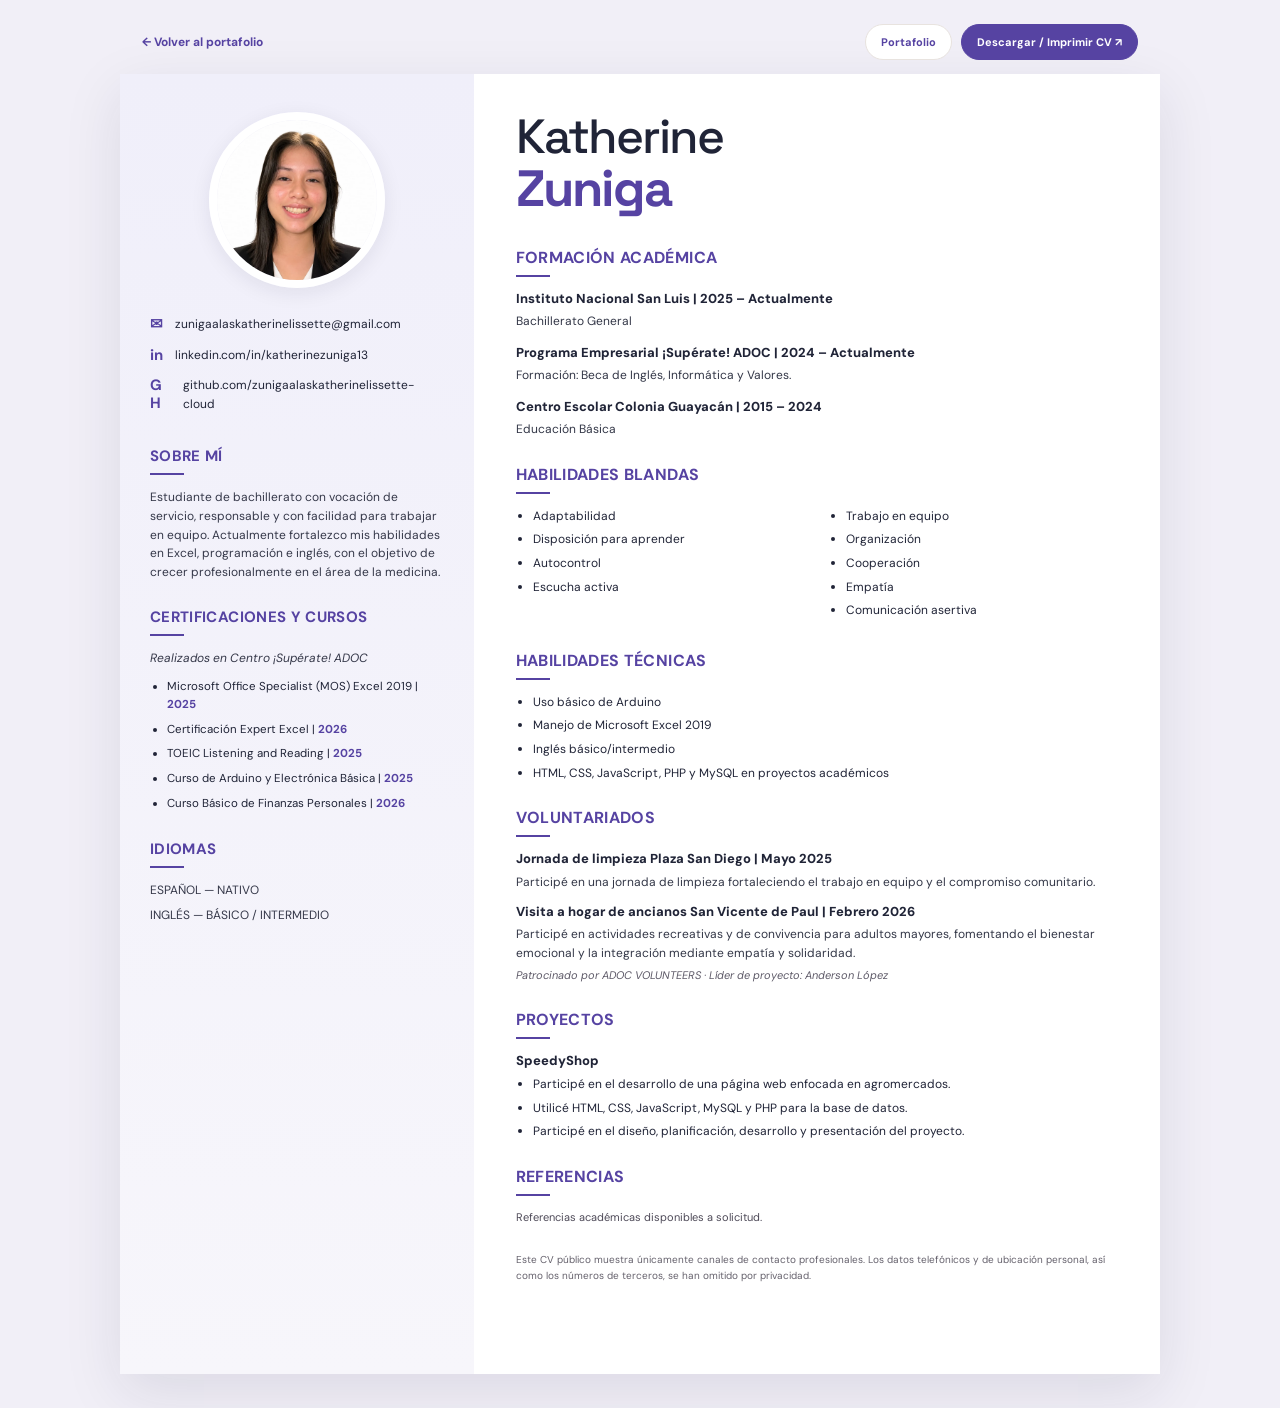
==== cv.html @ 288767aa "Add responsive curriculum vitae page" ====
<!doctype html>
<html lang="es">
<head>
  <meta charset="utf-8">
  <meta name="viewport" content="width=device-width, initial-scale=1">
  <meta name="description" content="Currículum académico y tecnológico de Katherine Lissette Zuniga Alas.">
  <meta name="theme-color" content="#fbfaf8">
  <title>CV | Katherine Lissette Zuniga Alas</title>
  <link rel="preconnect" href="https://fonts.googleapis.com">
  <link rel="preconnect" href="https://fonts.gstatic.com" crossorigin>
  <link href="https://fonts.googleapis.com/css2?family=DM+Sans:wght@400;500;600;700;800&family=Space+Grotesk:wght@400;500;600;700&display=swap" rel="stylesheet">
  <style>
    :root{--paper:#fbfaf8;--ink:#202437;--muted:#65616c;--purple:#5643a2;--purple-light:#eee9fb;--sand:#d8c1a9;--line:#e8e3df;--font-body:"DM Sans",Arial,sans-serif;--font-display:"Space Grotesk",Arial,sans-serif}
    *{box-sizing:border-box}body{margin:0;background:#f1eff7;color:var(--ink);font-family:var(--font-body);line-height:1.55}
    a{color:inherit;text-decoration:none}.topbar{max-width:1040px;margin:24px auto 14px;padding:0 22px;display:flex;justify-content:space-between;align-items:center;gap:12px}
    .back{font-size:12px;font-weight:700;color:var(--purple)}.actions{display:flex;gap:9px}.action{border:1px solid var(--line);background:white;border-radius:24px;padding:10px 15px;font:700 11px var(--font-body);color:var(--purple);cursor:pointer}
    .action.primary{background:var(--purple);border-color:var(--purple);color:white}
    .resume{max-width:1040px;margin:0 auto 34px;background:white;box-shadow:0 18px 55px rgba(34,27,58,.10);display:grid;grid-template-columns:34% 66%;min-height:1300px}
    .sidebar{background:linear-gradient(180deg,#f0effa,#f7f6fb);padding:38px 30px 34px}
    .portrait-wrap{width:176px;height:176px;border-radius:50%;overflow:hidden;margin:0 auto 27px;border:8px solid white;box-shadow:0 5px 20px rgba(30,25,55,.08)}
    .portrait-wrap img{width:100%;height:100%;object-fit:cover;object-position:center 28%}
    .name-mobile{display:none}.contact{display:grid;gap:12px;margin-bottom:34px;font-size:12px;overflow-wrap:anywhere}.contact a{display:flex;gap:10px;align-items:flex-start}
    .contact b{color:var(--purple);font-size:15px;line-height:1.2;min-width:15px}
    .section{margin-top:27px}.section h2,.main-section h2{margin:0 0 13px;color:var(--purple);font-size:15px;line-height:1.2;letter-spacing:.35px;text-transform:uppercase}
    .section h2:after,.main-section h2:after{content:"";display:block;width:34px;height:2px;background:var(--purple);margin-top:8px}
    .section p{font-size:12px;margin:0;color:#353849}.section ul{padding-left:17px;margin:10px 0 0;font-size:11.5px}.section li{margin:0 0 7px}.year{color:var(--purple);font-weight:700}
    .main{padding:39px 42px 34px}.name{font:500 48px/.98 var(--font-display);letter-spacing:-2px;margin:0 0 4px}.surname{font:700 51px/.98 var(--font-display);letter-spacing:-2px;color:var(--purple);margin:0 0 34px}
    .main-section{margin:0 0 26px}.main-section h2{font-size:16px}.entry{margin:0 0 13px}.entry-title{font-weight:800;font-size:13px;line-height:1.4}.entry p{font-size:12px;margin:4px 0 0;color:#333747}
    .two-col{display:grid;grid-template-columns:1fr 1fr;gap:8px 25px}.two-col ul{margin:0;padding-left:17px;font-size:12px}.two-col li{margin-bottom:5px}
    .volunteer .entry{margin-bottom:12px}.note{font-size:11px!important;font-style:italic;color:#5e5a68!important}
    .project-list{padding-left:17px;margin:5px 0 0;font-size:12px}.project-list li{margin-bottom:5px}
    .references{display:grid;grid-template-columns:1fr 1fr;gap:16px}.reference{font-size:11px;border-left:2px solid var(--sand);padding-left:12px}.reference strong{font-size:12px}
    .privacy-note{font-size:10px;color:var(--muted);margin-top:15px}
    @media(max-width:760px){.topbar{margin-top:12px}.resume{margin:0 10px 20px;grid-template-columns:1fr;min-height:0}.sidebar{padding:26px 25px}.main{padding:30px 25px}.portrait-wrap{width:145px;height:145px}.name,.surname{text-align:center}.name{font-size:40px}.surname{font-size:43px;margin-bottom:24px}.two-col{gap:8px 15px}}
    @media(max-width:420px){.topbar{align-items:flex-start;flex-direction:column}.actions{width:100%}.action{flex:1}.two-col,.references{grid-template-columns:1fr}}
    @media print{body{background:white}.topbar{display:none}.resume{max-width:none;margin:0;box-shadow:none;min-height:0;grid-template-columns:34% 66%}.sidebar{padding:28px 24px}.main{padding:30px 34px}.portrait-wrap{width:145px;height:145px}.name{font-size:42px}.surname{font-size:45px}.section{margin-top:21px}.main-section{margin-bottom:20px}@page{size:A4;margin:0}}
  </style>
</head>
<body>
  <div class="topbar">
    <a class="back" href="index.html">← Volver al portafolio</a>
    <div class="actions">
      <button class="action" onclick="window.location.href='index.html'">Portafolio</button>
      <button class="action primary" onclick="window.print()">Descargar / Imprimir CV ↗</button>
    </div>
  </div>
  <main class="resume">
    <aside class="sidebar">
      <div class="portrait-wrap"><img src="assets/katherine-photo.webp" alt="Fotografía profesional de Katherine"></div>
      <div class="contact">
        <a href="mailto:zunigaalaskatherinelissette@gmail.com"><b>✉</b><span>zunigaalaskatherinelissette@gmail.com</span></a>
        <a href="https://www.linkedin.com/in/katherinezuniga13" target="_blank" rel="noopener noreferrer"><b>in</b><span>linkedin.com/in/katherinezuniga13</span></a>
        <a href="https://github.com/zunigaalaskatherinelissette-cloud" target="_blank" rel="noopener noreferrer"><b>GH</b><span>github.com/zunigaalaskatherinelissette-cloud</span></a>
      </div>
      <section class="section">
        <h2>Sobre mí</h2>
        <p>Estudiante de bachillerato con vocación de servicio, responsable y con facilidad para trabajar en equipo. Actualmente fortalezco mis habilidades en Excel, programación e inglés, con el objetivo de crecer profesionalmente en el área de la medicina.</p>
      </section>
      <section class="section">
        <h2>Certificaciones y cursos</h2>
        <p><em>Realizados en Centro ¡Supérate! ADOC</em></p>
        <ul>
          <li>Microsoft Office Specialist (MOS) Excel 2019 | <span class="year">2025</span></li>
          <li>Certificación Expert Excel | <span class="year">2026</span></li>
          <li>TOEIC Listening and Reading | <span class="year">2025</span></li>
          <li>Curso de Arduino y Electrónica Básica | <span class="year">2025</span></li>
          <li>Curso Básico de Finanzas Personales | <span class="year">2026</span></li>
        </ul>
      </section>
      <section class="section">
        <h2>Idiomas</h2>
        <p>ESPAÑOL — NATIVO</p>
        <p style="margin-top:7px">INGLÉS — BÁSICO / INTERMEDIO</p>
      </section>
    </aside>
    <div class="main">
      <h1 class="name">Katherine</h1><p class="surname">Zuniga</p>
      <section class="main-section">
        <h2>Formación académica</h2>
        <div class="entry"><div class="entry-title">Instituto Nacional San Luis | 2025 – Actualmente</div><p>Bachillerato General</p></div>
        <div class="entry"><div class="entry-title">Programa Empresarial ¡Supérate! ADOC | 2024 – Actualmente</div><p>Formación: Beca de Inglés, Informática y Valores.</p></div>
        <div class="entry"><div class="entry-title">Centro Escolar Colonia Guayacán | 2015 – 2024</div><p>Educación Básica</p></div>
      </section>
      <section class="main-section">
        <h2>Habilidades blandas</h2>
        <div class="two-col">
          <ul><li>Adaptabilidad</li><li>Disposición para aprender</li><li>Autocontrol</li><li>Escucha activa</li></ul>
          <ul><li>Trabajo en equipo</li><li>Organización</li><li>Cooperación</li><li>Empatía</li><li>Comunicación asertiva</li></ul>
        </div>
      </section>
      <section class="main-section">
        <h2>Habilidades técnicas</h2>
        <ul class="project-list"><li>Uso básico de Arduino</li><li>Manejo de Microsoft Excel 2019</li><li>Inglés básico/intermedio</li><li>HTML, CSS, JavaScript, PHP y MySQL en proyectos académicos</li></ul>
      </section>
      <section class="main-section volunteer">
        <h2>Voluntariados</h2>
        <div class="entry"><div class="entry-title">Jornada de limpieza Plaza San Diego | Mayo 2025</div><p>Participé en una jornada de limpieza fortaleciendo el trabajo en equipo y el compromiso comunitario.</p></div>
        <div class="entry"><div class="entry-title">Visita a hogar de ancianos San Vicente de Paul | Febrero 2026</div><p>Participé en actividades recreativas y de convivencia para adultos mayores, fomentando el bienestar emocional y la integración mediante empatía y solidaridad.</p><p class="note">Patrocinado por ADOC VOLUNTEERS · Líder de proyecto: Anderson López</p></div>
      </section>
      <section class="main-section">
        <h2>Proyectos</h2>
        <div class="entry-title">SpeedyShop</div>
        <ul class="project-list"><li>Participé en el desarrollo de una página web enfocada en agromercados.</li><li>Utilicé HTML, CSS, JavaScript, MySQL y PHP para la base de datos.</li><li>Participé en el diseño, planificación, desarrollo y presentación del proyecto.</li></ul>
      </section>
      <section class="main-section">
        <h2>Referencias</h2>
        <p style="font-size:11px;color:#4e4a58">Referencias académicas disponibles a solicitud.</p>
      </section>
      <p class="privacy-note">Este CV público muestra únicamente canales de contacto profesionales. Los datos telefónicos y de ubicación personal, así como los números de terceros, se han omitido por privacidad.</p>
    </div>
  </main>
</body>
</html>
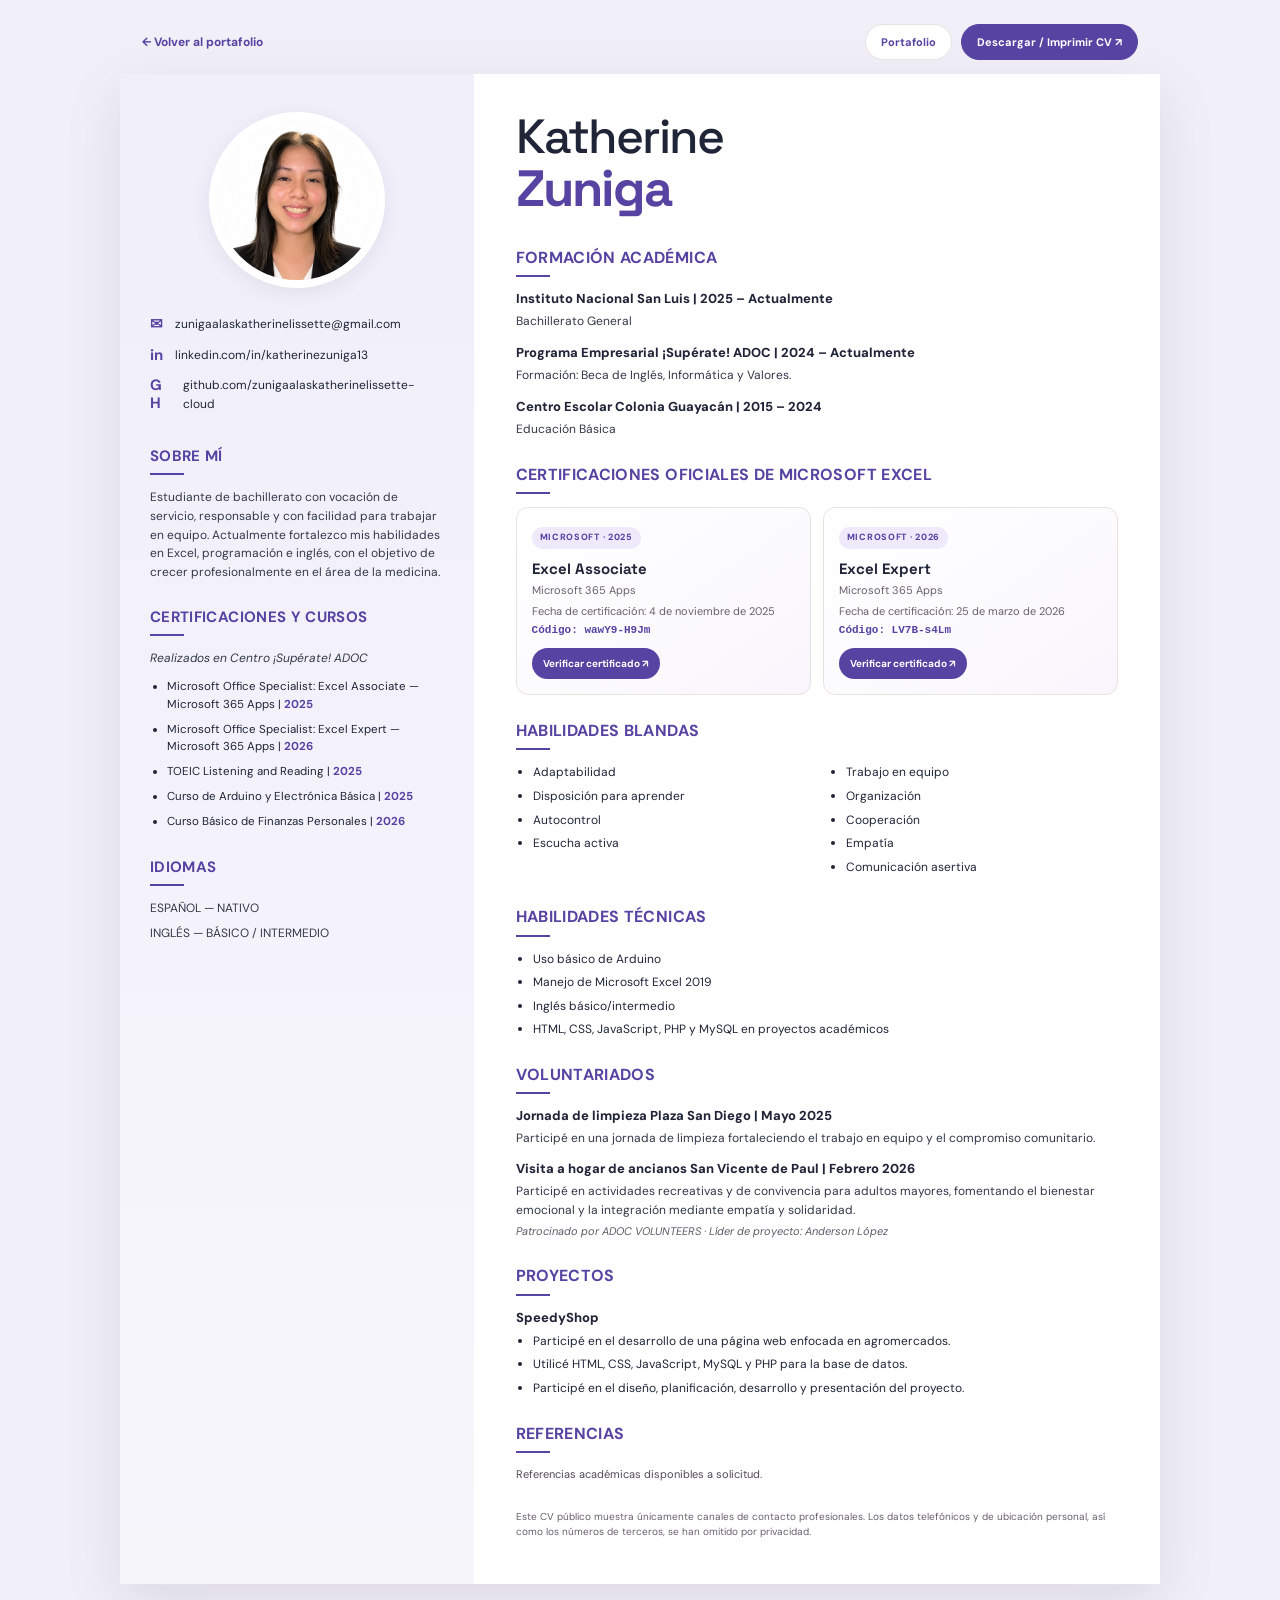
==== commit 7e011d95: "Add official Microsoft Excel certificate cards and verification links" ====
--- a/cv.html
+++ b/cv.html
@@ -30,9 +30,9 @@
     .volunteer .entry{margin-bottom:12px}.note{font-size:11px!important;font-style:italic;color:#5e5a68!important}
     .project-list{padding-left:17px;margin:5px 0 0;font-size:12px}.project-list li{margin-bottom:5px}
     .references{display:grid;grid-template-columns:1fr 1fr;gap:16px}.reference{font-size:11px;border-left:2px solid var(--sand);padding-left:12px}.reference strong{font-size:12px}
-    .privacy-note{font-size:10px;color:var(--muted);margin-top:15px}
+    .cert-grid{display:grid;grid-template-columns:1fr 1fr;gap:12px}.cert-card{border:1px solid var(--line);border-radius:12px;padding:15px;background:linear-gradient(145deg,#fff,#f8f6fc)}.cert-mark{display:inline-block;padding:4px 8px;border-radius:20px;background:var(--purple-light);color:var(--purple);font-size:9px;font-weight:800;letter-spacing:.7px}.cert-card h3{font:700 15px var(--font-display);margin:10px 0 4px;color:var(--ink)}.cert-card p{font-size:11px;color:var(--muted);margin:4px 0}.cert-code{font:600 10px monospace;color:var(--purple)!important;overflow-wrap:anywhere}.cert-link{display:inline-block;margin-top:8px;padding:8px 11px;border-radius:20px;background:var(--purple);color:#fff;font-size:10px;font-weight:700}.cert-link:hover{opacity:.85}.privacy-note{font-size:10px;color:var(--muted);margin-top:15px}
     @media(max-width:760px){.topbar{margin-top:12px}.resume{margin:0 10px 20px;grid-template-columns:1fr;min-height:0}.sidebar{padding:26px 25px}.main{padding:30px 25px}.portrait-wrap{width:145px;height:145px}.name,.surname{text-align:center}.name{font-size:40px}.surname{font-size:43px;margin-bottom:24px}.two-col{gap:8px 15px}}
-    @media(max-width:420px){.topbar{align-items:flex-start;flex-direction:column}.actions{width:100%}.action{flex:1}.two-col,.references{grid-template-columns:1fr}}
+    @media(max-width:420px){.topbar{align-items:flex-start;flex-direction:column}.actions{width:100%}.action{flex:1}.two-col,.references,.cert-grid{grid-template-columns:1fr}}
     @media print{body{background:white}.topbar{display:none}.resume{max-width:none;margin:0;box-shadow:none;min-height:0;grid-template-columns:34% 66%}.sidebar{padding:28px 24px}.main{padding:30px 34px}.portrait-wrap{width:145px;height:145px}.name{font-size:42px}.surname{font-size:45px}.section{margin-top:21px}.main-section{margin-bottom:20px}@page{size:A4;margin:0}}
   </style>
 </head>
@@ -60,8 +60,8 @@
         <h2>Certificaciones y cursos</h2>
         <p><em>Realizados en Centro ¡Supérate! ADOC</em></p>
         <ul>
-          <li>Microsoft Office Specialist (MOS) Excel 2019 | <span class="year">2025</span></li>
-          <li>Certificación Expert Excel | <span class="year">2026</span></li>
+          <li>Microsoft Office Specialist: Excel Associate — Microsoft 365 Apps | <span class="year">2025</span></li>
+          <li>Microsoft Office Specialist: Excel Expert — Microsoft 365 Apps | <span class="year">2026</span></li>
           <li>TOEIC Listening and Reading | <span class="year">2025</span></li>
           <li>Curso de Arduino y Electrónica Básica | <span class="year">2025</span></li>
           <li>Curso Básico de Finanzas Personales | <span class="year">2026</span></li>
@@ -80,6 +80,27 @@
         <div class="entry"><div class="entry-title">Instituto Nacional San Luis | 2025 – Actualmente</div><p>Bachillerato General</p></div>
         <div class="entry"><div class="entry-title">Programa Empresarial ¡Supérate! ADOC | 2024 – Actualmente</div><p>Formación: Beca de Inglés, Informática y Valores.</p></div>
         <div class="entry"><div class="entry-title">Centro Escolar Colonia Guayacán | 2015 – 2024</div><p>Educación Básica</p></div>
+      </section>
+      <section class="main-section" id="certificados-excel">
+        <h2>Certificaciones oficiales de Microsoft Excel</h2>
+        <div class="cert-grid">
+          <article class="cert-card">
+            <span class="cert-mark">MICROSOFT · 2025</span>
+            <h3>Excel Associate</h3>
+            <p>Microsoft 365 Apps</p>
+            <p>Fecha de certificación: 4 de noviembre de 2025</p>
+            <p class="cert-code">Código: wawY9-H9Jm</p>
+            <a class="cert-link" href="https://www.certiport.com/Portal/Pages/CredentialVerification.aspx?code=wawY9-H9Jm" target="_blank" rel="noopener noreferrer">Verificar certificado ↗</a>
+          </article>
+          <article class="cert-card">
+            <span class="cert-mark">MICROSOFT · 2026</span>
+            <h3>Excel Expert</h3>
+            <p>Microsoft 365 Apps</p>
+            <p>Fecha de certificación: 25 de marzo de 2026</p>
+            <p class="cert-code">Código: LV7B-s4Lm</p>
+            <a class="cert-link" href="https://www.certiport.com/Portal/Pages/CredentialVerification.aspx?code=LV7B-s4Lm" target="_blank" rel="noopener noreferrer">Verificar certificado ↗</a>
+          </article>
+        </div>
       </section>
       <section class="main-section">
         <h2>Habilidades blandas</h2>
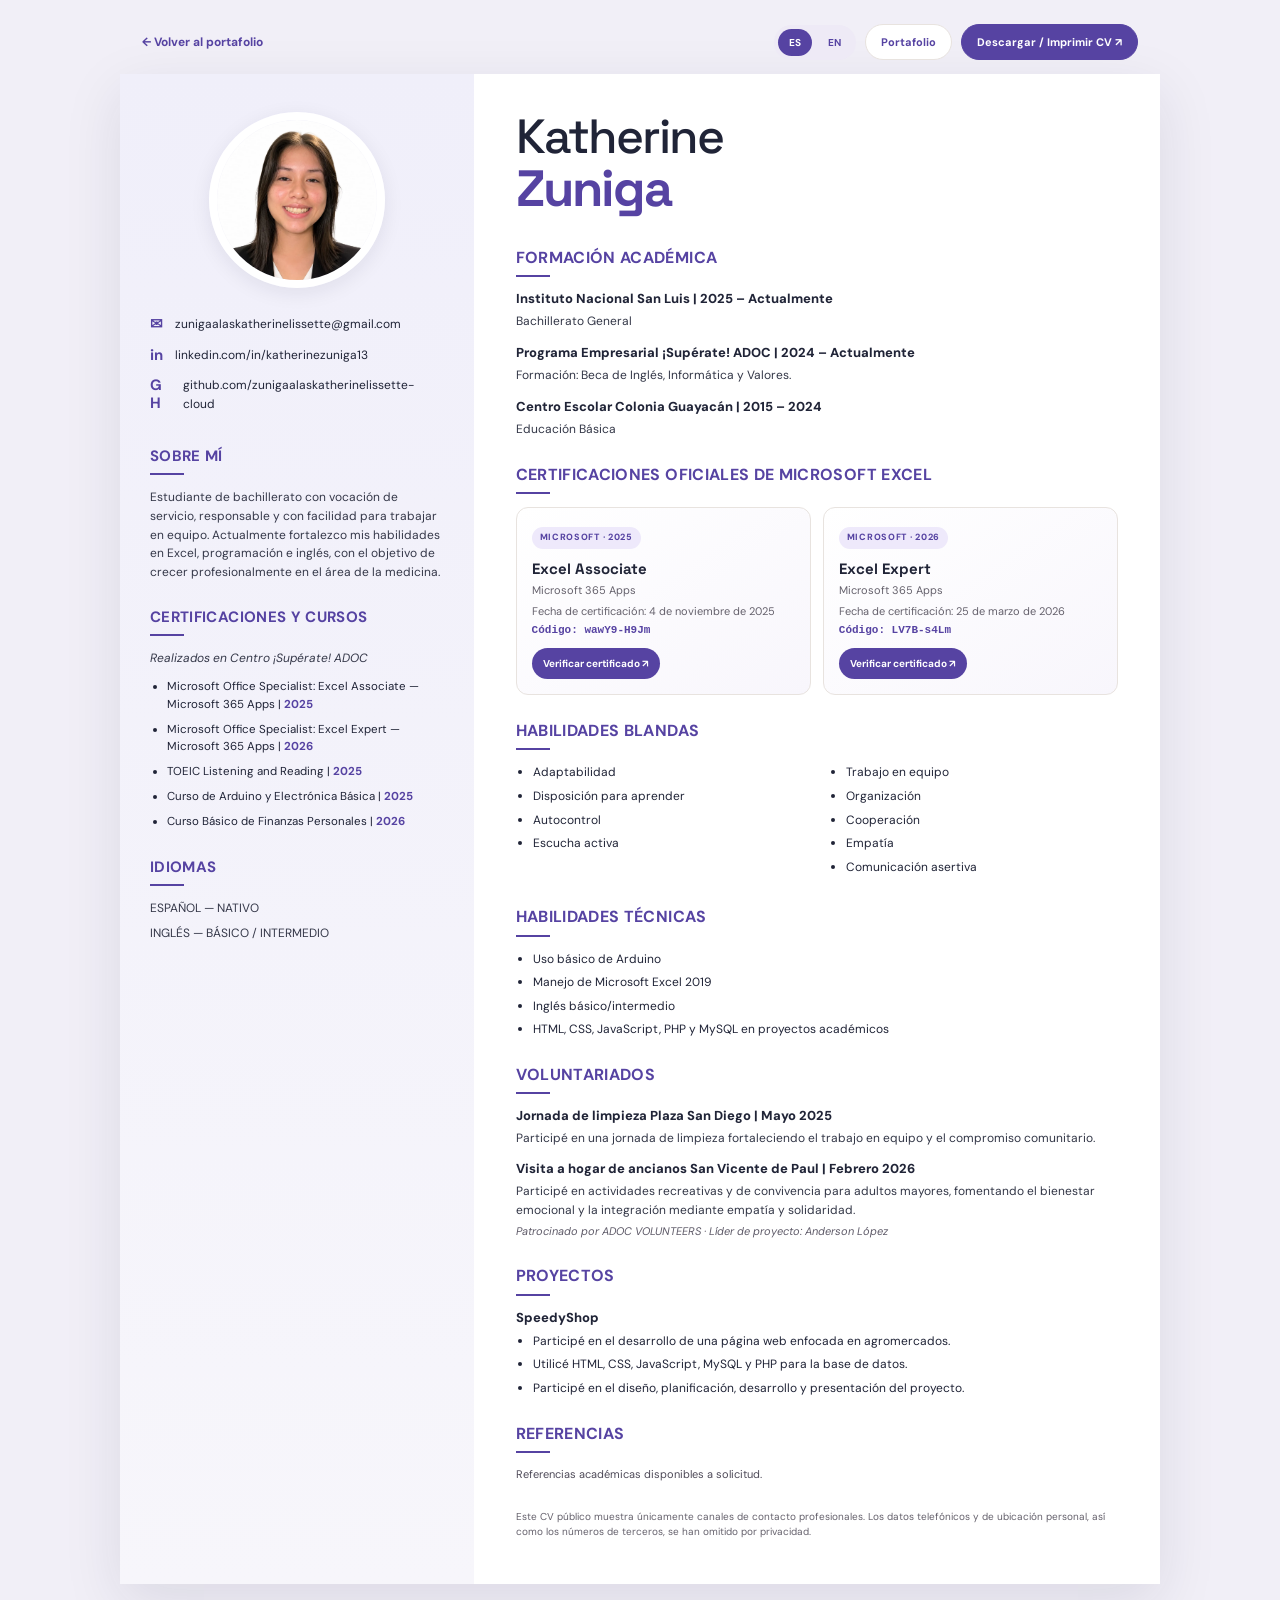
==== commit 1444bf2e: "Add Spanish and English language switch to CV" ====
--- a/cv.html
+++ b/cv.html
@@ -5,7 +5,7 @@
   <meta name="viewport" content="width=device-width, initial-scale=1">
   <meta name="description" content="Currículum académico y tecnológico de Katherine Lissette Zuniga Alas.">
   <meta name="theme-color" content="#fbfaf8">
-  <title>CV | Katherine Lissette Zuniga Alas</title>
+  <title>CV / Resume | Katherine Lissette Zuniga Alas</title>
   <link rel="preconnect" href="https://fonts.googleapis.com">
   <link rel="preconnect" href="https://fonts.gstatic.com" crossorigin>
   <link href="https://fonts.googleapis.com/css2?family=DM+Sans:wght@400;500;600;700;800&family=Space+Grotesk:wght@400;500;600;700&display=swap" rel="stylesheet">
@@ -31,6 +31,13 @@
     .project-list{padding-left:17px;margin:5px 0 0;font-size:12px}.project-list li{margin-bottom:5px}
     .references{display:grid;grid-template-columns:1fr 1fr;gap:16px}.reference{font-size:11px;border-left:2px solid var(--sand);padding-left:12px}.reference strong{font-size:12px}
     .cert-grid{display:grid;grid-template-columns:1fr 1fr;gap:12px}.cert-card{border:1px solid var(--line);border-radius:12px;padding:15px;background:linear-gradient(145deg,#fff,#f8f6fc)}.cert-mark{display:inline-block;padding:4px 8px;border-radius:20px;background:var(--purple-light);color:var(--purple);font-size:9px;font-weight:800;letter-spacing:.7px}.cert-card h3{font:700 15px var(--font-display);margin:10px 0 4px;color:var(--ink)}.cert-card p{font-size:11px;color:var(--muted);margin:4px 0}.cert-code{font:600 10px monospace;color:var(--purple)!important;overflow-wrap:anywhere}.cert-link{display:inline-block;margin-top:8px;padding:8px 11px;border-radius:20px;background:var(--purple);color:#fff;font-size:10px;font-weight:700}.cert-link:hover{opacity:.85}.privacy-note{font-size:10px;color:var(--muted);margin-top:15px}
+    .lang-en{display:none}body[data-lang="en"] .lang-es{display:none}body[data-lang="en"] .lang-en{display:grid}
+    .language-switch{display:flex;gap:5px;padding:4px;background:#eeeaf6;border-radius:24px}
+    .language-switch button{border:0;background:transparent;padding:7px 11px;border-radius:20px;color:var(--purple);font:700 10px var(--font-body);cursor:pointer}
+    .language-switch button.active{background:var(--purple);color:white}
+    .toolbar-right{display:flex;align-items:center;gap:9px;flex-wrap:wrap}
+    @media(max-width:760px){.toolbar-right{width:100%;justify-content:space-between}}
+    @media print{.lang-en{display:none!important}body[data-lang="en"] .lang-en{display:grid!important}body[data-lang="en"] .lang-es{display:none!important}}
     @media(max-width:760px){.topbar{margin-top:12px}.resume{margin:0 10px 20px;grid-template-columns:1fr;min-height:0}.sidebar{padding:26px 25px}.main{padding:30px 25px}.portrait-wrap{width:145px;height:145px}.name,.surname{text-align:center}.name{font-size:40px}.surname{font-size:43px;margin-bottom:24px}.two-col{gap:8px 15px}}
     @media(max-width:420px){.topbar{align-items:flex-start;flex-direction:column}.actions{width:100%}.action{flex:1}.two-col,.references,.cert-grid{grid-template-columns:1fr}}
     @media print{body{background:white}.topbar{display:none}.resume{max-width:none;margin:0;box-shadow:none;min-height:0;grid-template-columns:34% 66%}.sidebar{padding:28px 24px}.main{padding:30px 34px}.portrait-wrap{width:145px;height:145px}.name{font-size:42px}.surname{font-size:45px}.section{margin-top:21px}.main-section{margin-bottom:20px}@page{size:A4;margin:0}}
@@ -39,12 +46,18 @@
 <body>
   <div class="topbar">
     <a class="back" href="index.html">← Volver al portafolio</a>
-    <div class="actions">
-      <button class="action" onclick="window.location.href='index.html'">Portafolio</button>
-      <button class="action primary" onclick="window.print()">Descargar / Imprimir CV ↗</button>
+    <div class="toolbar-right">
+      <div class="language-switch" aria-label="Choose language">
+        <button type="button" id="btn-es" class="active" onclick="setLanguage('es')">ES</button>
+        <button type="button" id="btn-en" onclick="setLanguage('en')">EN</button>
+      </div>
+      <div class="actions">
+        <button class="action" onclick="window.location.href='index.html'">Portafolio</button>
+        <button class="action primary" onclick="window.print()">Descargar / Imprimir CV ↗</button>
+      </div>
     </div>
   </div>
-  <main class="resume">
+  <main class="resume lang-es">
     <aside class="sidebar">
       <div class="portrait-wrap"><img src="assets/katherine-photo.webp" alt="Fotografía profesional de Katherine"></div>
       <div class="contact">
@@ -130,5 +143,94 @@
       <p class="privacy-note">Este CV público muestra únicamente canales de contacto profesionales. Los datos telefónicos y de ubicación personal, así como los números de terceros, se han omitido por privacidad.</p>
     </div>
   </main>
+  <main class="resume lang-en" lang="en">
+    <aside class="sidebar">
+      <div class="portrait-wrap"><img src="assets/katherine-photo.webp" alt="Professional portrait of Katherine"></div>
+      <div class="contact">
+        <a href="mailto:zunigaalaskatherinelissette@gmail.com"><b>✉</b><span>zunigaalaskatherinelissette@gmail.com</span></a>
+        <a href="https://www.linkedin.com/in/katherinezuniga13" target="_blank" rel="noopener noreferrer"><b>in</b><span>linkedin.com/in/katherinezuniga13</span></a>
+        <a href="https://github.com/zunigaalaskatherinelissette-cloud" target="_blank" rel="noopener noreferrer"><b>GH</b><span>github.com/zunigaalaskatherinelissette-cloud</span></a>
+      </div>
+      <section class="section">
+        <h2>About me</h2>
+        <p>High school student with a strong commitment to service, a sense of responsibility, and the ability to work effectively in a team. I am currently strengthening my skills in Excel, programming, and English, with the goal of growing professionally in the field of medicine.</p>
+      </section>
+      <section class="section">
+        <h2>Certifications & courses</h2>
+        <p><em>Completed through Centro ¡Supérate! ADOC</em></p>
+        <ul>
+          <li>Microsoft Office Specialist: Excel Associate — Microsoft 365 Apps | <span class="year">2025</span></li>
+          <li>Microsoft Office Specialist: Excel Expert — Microsoft 365 Apps | <span class="year">2026</span></li>
+          <li>TOEIC Listening and Reading | <span class="year">2025</span></li>
+          <li>Arduino and Basic Electronics Course | <span class="year">2025</span></li>
+          <li>Basic Personal Finance Course | <span class="year">2026</span></li>
+        </ul>
+      </section>
+      <section class="section">
+        <h2>Languages</h2>
+        <p>SPANISH — NATIVE</p>
+        <p style="margin-top:7px">ENGLISH — BASIC / INTERMEDIATE</p>
+      </section>
+    </aside>
+    <div class="main">
+      <h1 class="name">Katherine</h1><p class="surname">Zuniga</p>
+      <section class="main-section">
+        <h2>Education</h2>
+        <div class="entry"><div class="entry-title">Instituto Nacional San Luis | 2025 – Present</div><p>General High School Diploma</p></div>
+        <div class="entry"><div class="entry-title">¡Supérate! ADOC Business Program | 2024 – Present</div><p>Scholarship program focused on English, Computer Science, and Values.</p></div>
+        <div class="entry"><div class="entry-title">Centro Escolar Colonia Guayacán | 2015 – 2024</div><p>Basic Education</p></div>
+      </section>
+      <section class="main-section" id="excel-certifications">
+        <h2>Official Microsoft Excel Certifications</h2>
+        <div class="cert-grid">
+          <article class="cert-card">
+            <span class="cert-mark">MICROSOFT · 2025</span>
+            <h3>Excel Associate</h3>
+            <p>Microsoft 365 Apps</p>
+            <p>Certification date: November 4, 2025</p>
+            <p class="cert-code">Code: wawY9-H9Jm</p>
+            <a class="cert-link" href="https://www.certiport.com/Portal/Pages/CredentialVerification.aspx?code=wawY9-H9Jm" target="_blank" rel="noopener noreferrer">Verify certificate ↗</a>
+          </article>
+          <article class="cert-card">
+            <span class="cert-mark">MICROSOFT · 2026</span>
+            <h3>Excel Expert</h3>
+            <p>Microsoft 365 Apps</p>
+            <p>Certification date: March 25, 2026</p>
+            <p class="cert-code">Code: LV7B-s4Lm</p>
+            <a class="cert-link" href="https://www.certiport.com/Portal/Pages/CredentialVerification.aspx?code=LV7B-s4Lm" target="_blank" rel="noopener noreferrer">Verify certificate ↗</a>
+          </article>
+        </div>
+      </section>
+      <section class="main-section">
+        <h2>Soft skills</h2>
+        <div class="two-col">
+          <ul><li>Adaptability</li><li>Willingness to learn</li><li>Self-control</li><li>Active listening</li></ul>
+          <ul><li>Teamwork</li><li>Organization</li><li>Cooperation</li><li>Empathy</li><li>Assertive communication</li></ul>
+        </div>
+      </section>
+      <section class="main-section">
+        <h2>Technical skills</h2>
+        <ul class="project-list"><li>Basic Arduino skills</li><li>Microsoft Excel 2019</li><li>Basic/intermediate English</li><li>HTML, CSS, JavaScript, PHP, and MySQL in academic projects</li></ul>
+      </section>
+      <section class="main-section volunteer">
+        <h2>Volunteering</h2>
+        <div class="entry"><div class="entry-title">Plaza San Diego Cleanup Day | May 2025</div><p>Participated in a community cleanup, strengthening teamwork and commitment to the community.</p></div>
+        <div class="entry"><div class="entry-title">Visit to San Vicente de Paul Nursing Home | February 2026</div><p>Participated in recreational and social activities for older adults, promoting emotional well-being and inclusion through empathy and solidarity.</p><p class="note">Sponsored by ADOC VOLUNTEERS · Project leader: Anderson López</p></div>
+      </section>
+      <section class="main-section">
+        <h2>Projects</h2>
+        <div class="entry-title">SpeedyShop</div>
+        <ul class="project-list"><li>Contributed to the development of a website focused on agricultural markets.</li><li>Used HTML, CSS, JavaScript, MySQL, and PHP for the database.</li><li>Participated in the project's design, planning, development, and presentation.</li></ul>
+      </section>
+      <section class="main-section">
+        <h2>References</h2>
+        <p style="font-size:11px;color:#4e4a58">Academic references available upon request.</p>
+      </section>
+      <p class="privacy-note">This public résumé displays professional contact channels only. Personal phone numbers, location details, and third-party contact information have been omitted for privacy.</p>
+    </div>
+  </main>
+<script>
+function setLanguage(lang){document.body.dataset.lang=lang;document.documentElement.lang=lang;document.getElementById("btn-es").classList.toggle("active",lang==="es");document.getElementById("btn-en").classList.toggle("active",lang==="en");document.title=(lang==="es"?"CV":"Resume")+" | Katherine Lissette Zuniga Alas";}
+</script>
 </body>
 </html>
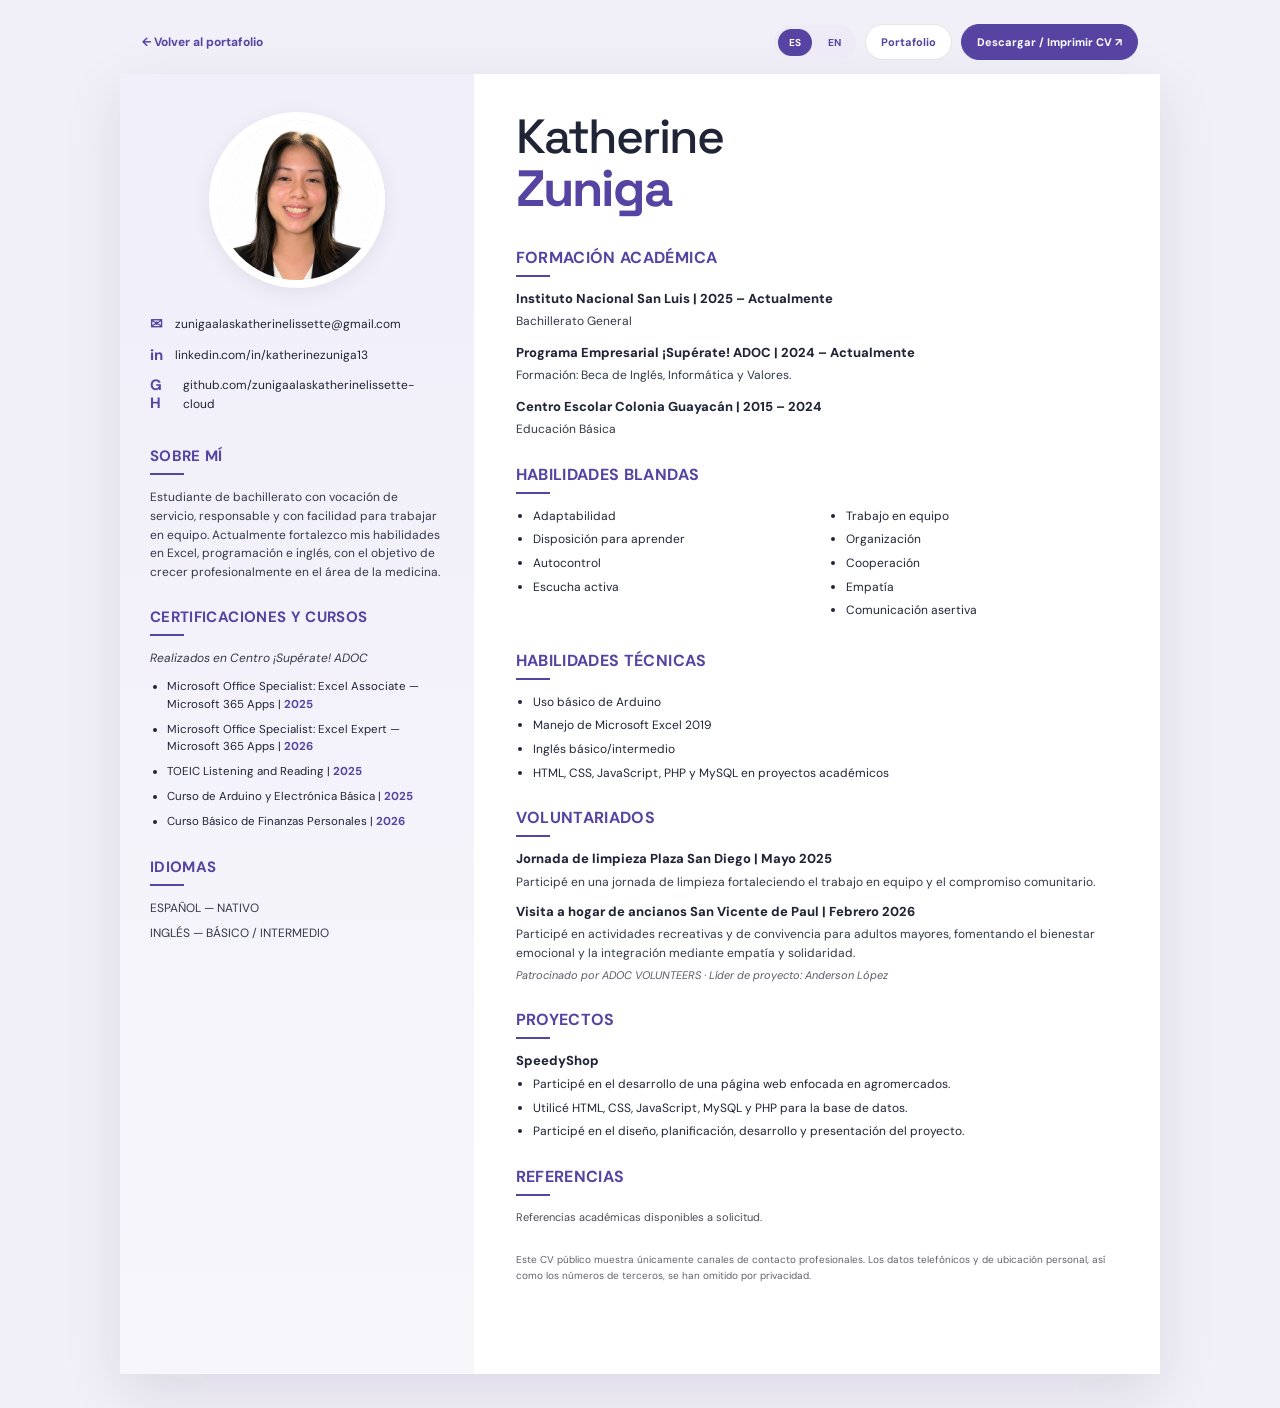
==== commit 57b1373d: "Keep CV focused while moving detailed certificates to portfolio" ====
--- a/cv.html
+++ b/cv.html
@@ -94,27 +94,7 @@
         <div class="entry"><div class="entry-title">Programa Empresarial ¡Supérate! ADOC | 2024 – Actualmente</div><p>Formación: Beca de Inglés, Informática y Valores.</p></div>
         <div class="entry"><div class="entry-title">Centro Escolar Colonia Guayacán | 2015 – 2024</div><p>Educación Básica</p></div>
       </section>
-      <section class="main-section" id="certificados-excel">
-        <h2>Certificaciones oficiales de Microsoft Excel</h2>
-        <div class="cert-grid">
-          <article class="cert-card">
-            <span class="cert-mark">MICROSOFT · 2025</span>
-            <h3>Excel Associate</h3>
-            <p>Microsoft 365 Apps</p>
-            <p>Fecha de certificación: 4 de noviembre de 2025</p>
-            <p class="cert-code">Código: wawY9-H9Jm</p>
-            <a class="cert-link" href="https://www.certiport.com/Portal/Pages/CredentialVerification.aspx?code=wawY9-H9Jm" target="_blank" rel="noopener noreferrer">Verificar certificado ↗</a>
-          </article>
-          <article class="cert-card">
-            <span class="cert-mark">MICROSOFT · 2026</span>
-            <h3>Excel Expert</h3>
-            <p>Microsoft 365 Apps</p>
-            <p>Fecha de certificación: 25 de marzo de 2026</p>
-            <p class="cert-code">Código: LV7B-s4Lm</p>
-            <a class="cert-link" href="https://www.certiport.com/Portal/Pages/CredentialVerification.aspx?code=LV7B-s4Lm" target="_blank" rel="noopener noreferrer">Verificar certificado ↗</a>
-          </article>
-        </div>
-      </section>
+      
       <section class="main-section">
         <h2>Habilidades blandas</h2>
         <div class="two-col">
@@ -180,27 +160,7 @@
         <div class="entry"><div class="entry-title">¡Supérate! ADOC Business Program | 2024 – Present</div><p>Scholarship program focused on English, Computer Science, and Values.</p></div>
         <div class="entry"><div class="entry-title">Centro Escolar Colonia Guayacán | 2015 – 2024</div><p>Basic Education</p></div>
       </section>
-      <section class="main-section" id="excel-certifications">
-        <h2>Official Microsoft Excel Certifications</h2>
-        <div class="cert-grid">
-          <article class="cert-card">
-            <span class="cert-mark">MICROSOFT · 2025</span>
-            <h3>Excel Associate</h3>
-            <p>Microsoft 365 Apps</p>
-            <p>Certification date: November 4, 2025</p>
-            <p class="cert-code">Code: wawY9-H9Jm</p>
-            <a class="cert-link" href="https://www.certiport.com/Portal/Pages/CredentialVerification.aspx?code=wawY9-H9Jm" target="_blank" rel="noopener noreferrer">Verify certificate ↗</a>
-          </article>
-          <article class="cert-card">
-            <span class="cert-mark">MICROSOFT · 2026</span>
-            <h3>Excel Expert</h3>
-            <p>Microsoft 365 Apps</p>
-            <p>Certification date: March 25, 2026</p>
-            <p class="cert-code">Code: LV7B-s4Lm</p>
-            <a class="cert-link" href="https://www.certiport.com/Portal/Pages/CredentialVerification.aspx?code=LV7B-s4Lm" target="_blank" rel="noopener noreferrer">Verify certificate ↗</a>
-          </article>
-        </div>
-      </section>
+      
       <section class="main-section">
         <h2>Soft skills</h2>
         <div class="two-col">
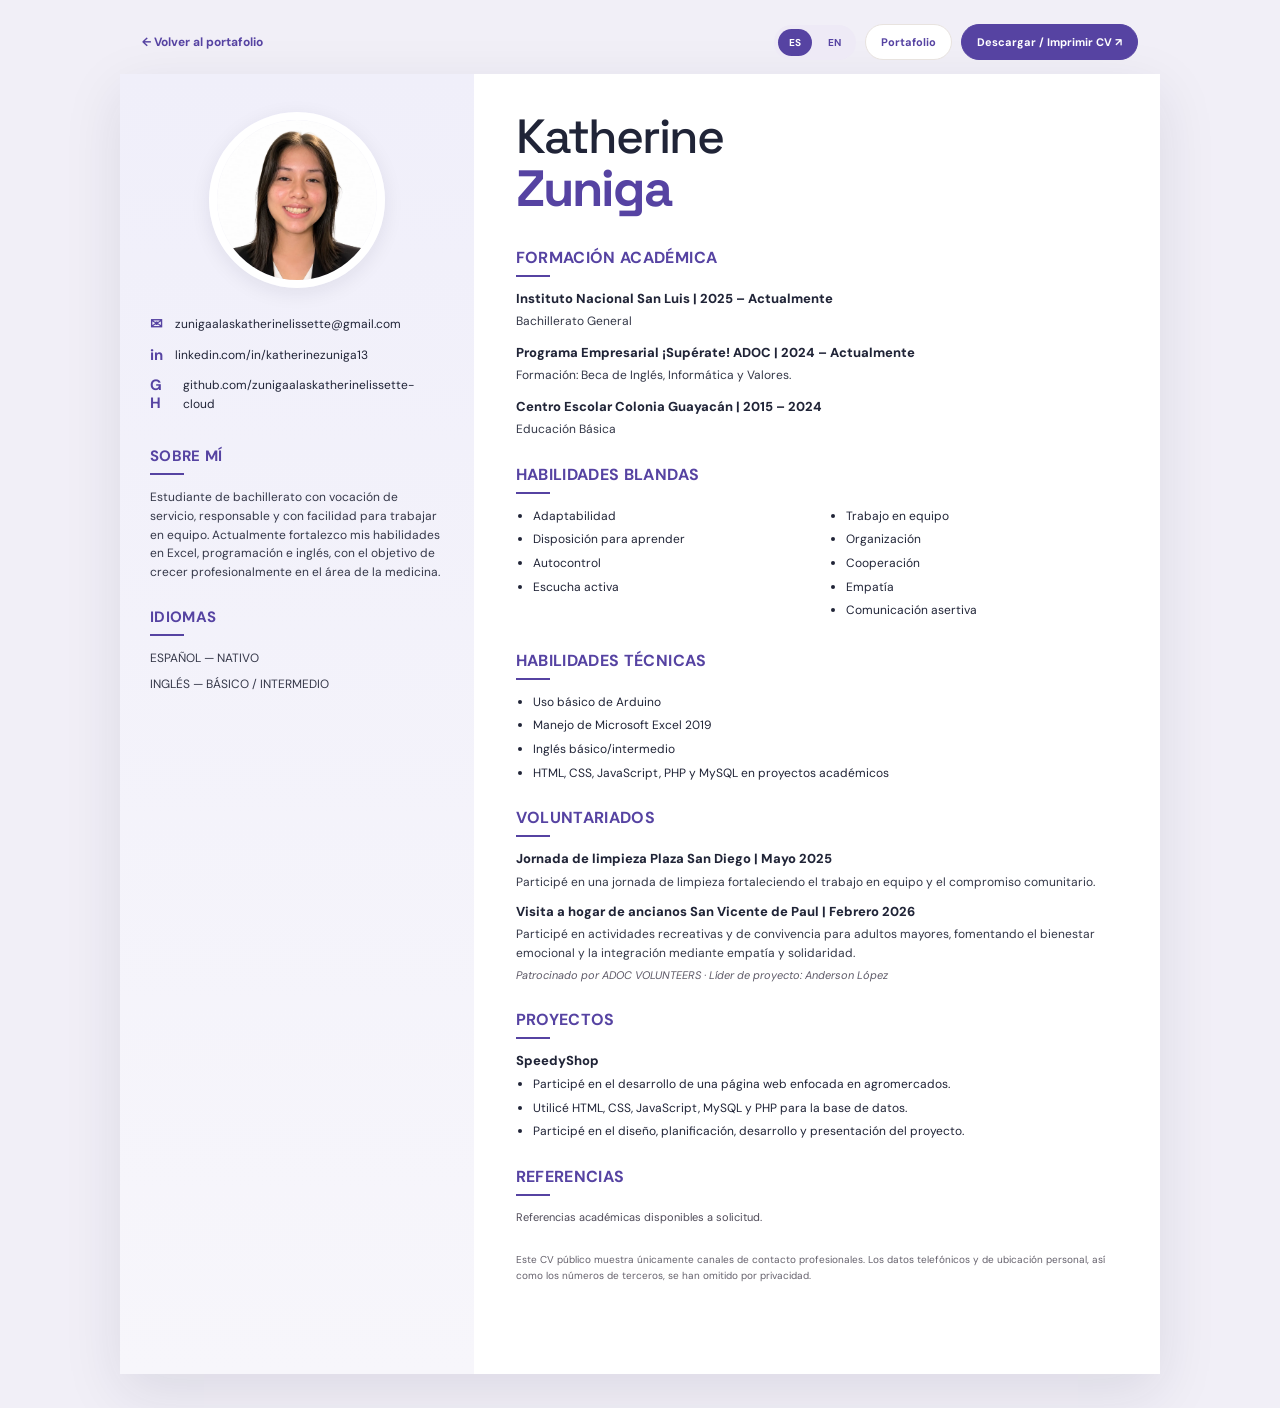
==== commit 69c643c9: "Remove certificates and courses section from bilingual CV" ====
--- a/cv.html
+++ b/cv.html
@@ -69,17 +69,7 @@
         <h2>Sobre mí</h2>
         <p>Estudiante de bachillerato con vocación de servicio, responsable y con facilidad para trabajar en equipo. Actualmente fortalezco mis habilidades en Excel, programación e inglés, con el objetivo de crecer profesionalmente en el área de la medicina.</p>
       </section>
-      <section class="section">
-        <h2>Certificaciones y cursos</h2>
-        <p><em>Realizados en Centro ¡Supérate! ADOC</em></p>
-        <ul>
-          <li>Microsoft Office Specialist: Excel Associate — Microsoft 365 Apps | <span class="year">2025</span></li>
-          <li>Microsoft Office Specialist: Excel Expert — Microsoft 365 Apps | <span class="year">2026</span></li>
-          <li>TOEIC Listening and Reading | <span class="year">2025</span></li>
-          <li>Curso de Arduino y Electrónica Básica | <span class="year">2025</span></li>
-          <li>Curso Básico de Finanzas Personales | <span class="year">2026</span></li>
-        </ul>
-      </section>
+      
       <section class="section">
         <h2>Idiomas</h2>
         <p>ESPAÑOL — NATIVO</p>
@@ -135,17 +125,7 @@
         <h2>About me</h2>
         <p>High school student with a strong commitment to service, a sense of responsibility, and the ability to work effectively in a team. I am currently strengthening my skills in Excel, programming, and English, with the goal of growing professionally in the field of medicine.</p>
       </section>
-      <section class="section">
-        <h2>Certifications & courses</h2>
-        <p><em>Completed through Centro ¡Supérate! ADOC</em></p>
-        <ul>
-          <li>Microsoft Office Specialist: Excel Associate — Microsoft 365 Apps | <span class="year">2025</span></li>
-          <li>Microsoft Office Specialist: Excel Expert — Microsoft 365 Apps | <span class="year">2026</span></li>
-          <li>TOEIC Listening and Reading | <span class="year">2025</span></li>
-          <li>Arduino and Basic Electronics Course | <span class="year">2025</span></li>
-          <li>Basic Personal Finance Course | <span class="year">2026</span></li>
-        </ul>
-      </section>
+      
       <section class="section">
         <h2>Languages</h2>
         <p>SPANISH — NATIVE</p>
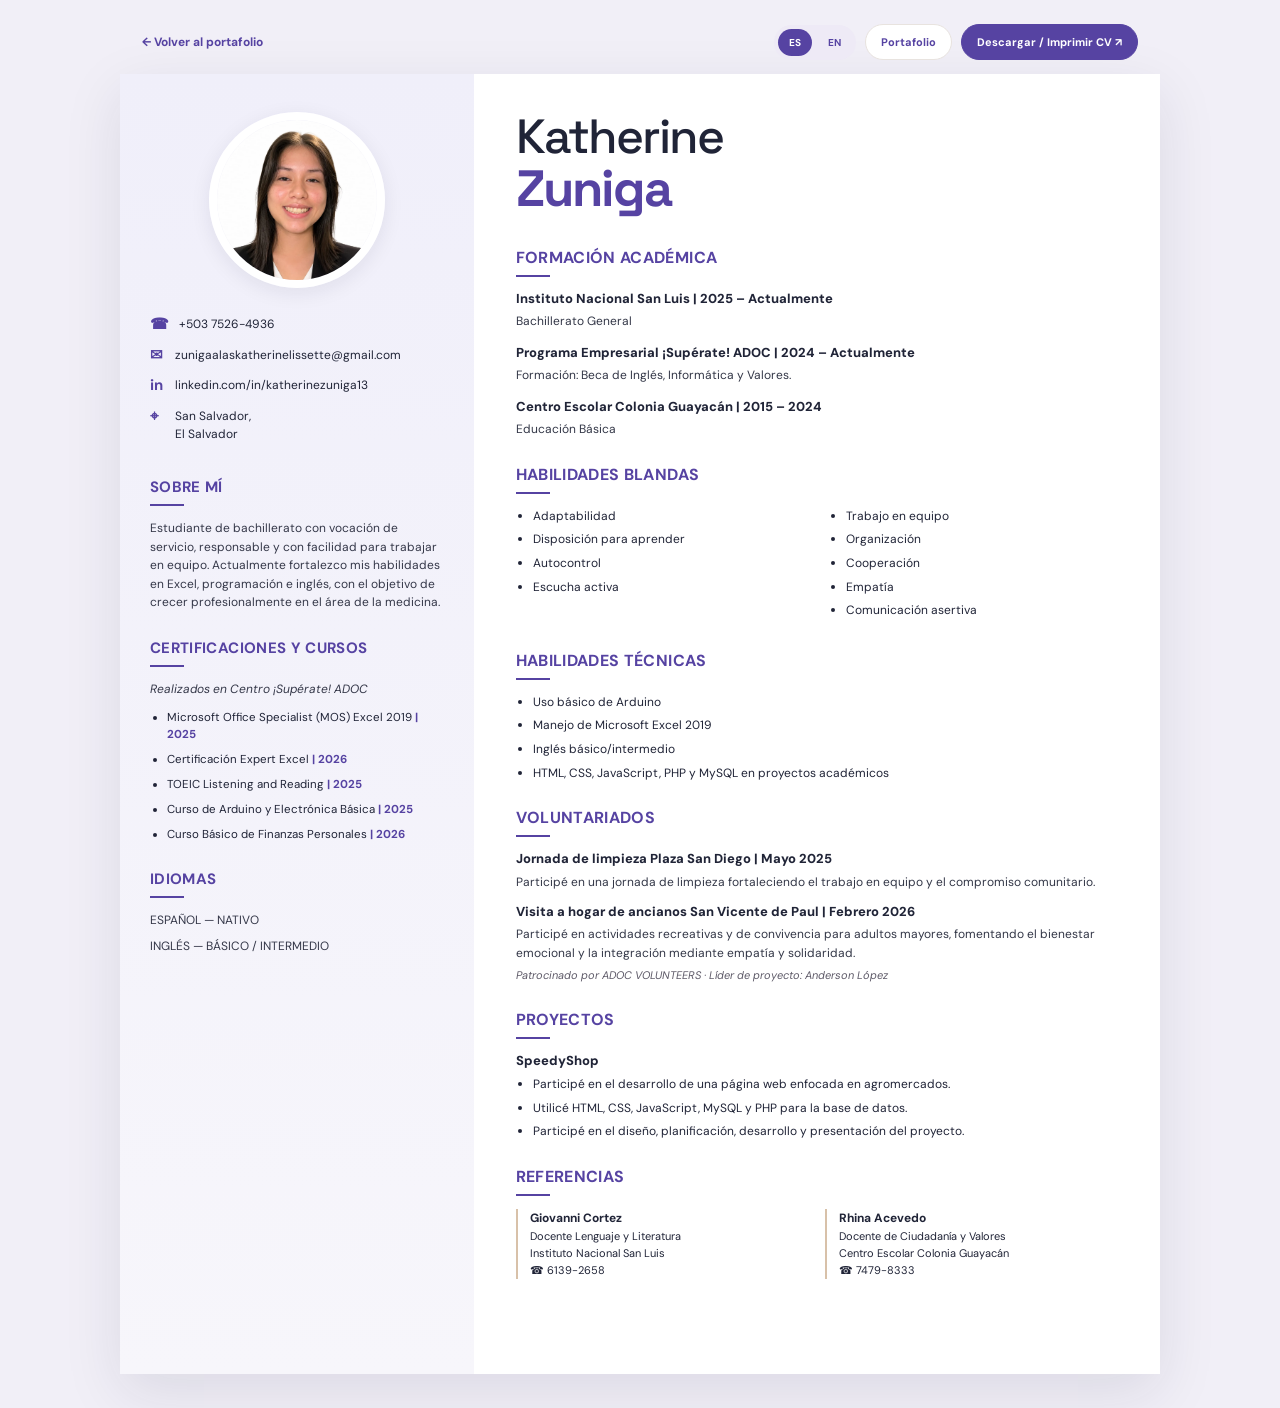
==== commit 56a78024: "Restore original CV layout and sidebar details" ====
--- a/cv.html
+++ b/cv.html
@@ -61,15 +61,26 @@
     <aside class="sidebar">
       <div class="portrait-wrap"><img src="assets/katherine-photo.webp" alt="Fotografía profesional de Katherine"></div>
       <div class="contact">
+        <a href="tel:+50375264936"><b>☎</b><span>+503 7526-4936</span></a>
         <a href="mailto:zunigaalaskatherinelissette@gmail.com"><b>✉</b><span>zunigaalaskatherinelissette@gmail.com</span></a>
         <a href="https://www.linkedin.com/in/katherinezuniga13" target="_blank" rel="noopener noreferrer"><b>in</b><span>linkedin.com/in/katherinezuniga13</span></a>
-        <a href="https://github.com/zunigaalaskatherinelissette-cloud" target="_blank" rel="noopener noreferrer"><b>GH</b><span>github.com/zunigaalaskatherinelissette-cloud</span></a>
+        <a href="https://github.com/zunigaalaskatherinelissette-cloud" target="_blank" rel="noopener noreferrer"><b>⌖</b><span>San Salvador,<br>El Salvador</span></a>
       </div>
       <section class="section">
         <h2>Sobre mí</h2>
         <p>Estudiante de bachillerato con vocación de servicio, responsable y con facilidad para trabajar en equipo. Actualmente fortalezco mis habilidades en Excel, programación e inglés, con el objetivo de crecer profesionalmente en el área de la medicina.</p>
       </section>
-      
+      <section class="section">
+        <h2>Certificaciones y cursos</h2>
+        <p><em>Realizados en Centro ¡Supérate! ADOC</em></p>
+        <ul>
+          <li>Microsoft Office Specialist (MOS) Excel 2019 <span class="year">| 2025</span></li>
+          <li>Certificación Expert Excel <span class="year">| 2026</span></li>
+          <li>TOEIC Listening and Reading <span class="year">| 2025</span></li>
+          <li>Curso de Arduino y Electrónica Básica <span class="year">| 2025</span></li>
+          <li>Curso Básico de Finanzas Personales <span class="year">| 2026</span></li>
+        </ul>
+      </section>
       <section class="section">
         <h2>Idiomas</h2>
         <p>ESPAÑOL — NATIVO</p>
@@ -108,18 +119,21 @@
       </section>
       <section class="main-section">
         <h2>Referencias</h2>
-        <p style="font-size:11px;color:#4e4a58">Referencias académicas disponibles a solicitud.</p>
+        <div class="references">
+          <div class="reference"><strong>Giovanni Cortez</strong><br>Docente Lenguaje y Literatura<br>Instituto Nacional San Luis<br>☎ 6139-2658</div>
+          <div class="reference"><strong>Rhina Acevedo</strong><br>Docente de Ciudadanía y Valores<br>Centro Escolar Colonia Guayacán<br>☎ 7479-8333</div>
+        </div>
       </section>
-      <p class="privacy-note">Este CV público muestra únicamente canales de contacto profesionales. Los datos telefónicos y de ubicación personal, así como los números de terceros, se han omitido por privacidad.</p>
     </div>
   </main>
   <main class="resume lang-en" lang="en">
     <aside class="sidebar">
       <div class="portrait-wrap"><img src="assets/katherine-photo.webp" alt="Professional portrait of Katherine"></div>
       <div class="contact">
+        <a href="tel:+50375264936"><b>☎</b><span>+503 7526-4936</span></a>
         <a href="mailto:zunigaalaskatherinelissette@gmail.com"><b>✉</b><span>zunigaalaskatherinelissette@gmail.com</span></a>
         <a href="https://www.linkedin.com/in/katherinezuniga13" target="_blank" rel="noopener noreferrer"><b>in</b><span>linkedin.com/in/katherinezuniga13</span></a>
-        <a href="https://github.com/zunigaalaskatherinelissette-cloud" target="_blank" rel="noopener noreferrer"><b>GH</b><span>github.com/zunigaalaskatherinelissette-cloud</span></a>
+        <a href="#"><b>⌖</b><span>San Salvador,<br>El Salvador</span></a>
       </div>
       <section class="section">
         <h2>About me</h2>
@@ -164,9 +178,11 @@
       </section>
       <section class="main-section">
         <h2>References</h2>
-        <p style="font-size:11px;color:#4e4a58">Academic references available upon request.</p>
+        <div class="references">
+          <div class="reference"><strong>Giovanni Cortez</strong><br>Language and Literature Teacher<br>Instituto Nacional San Luis<br>☎ 6139-2658</div>
+          <div class="reference"><strong>Rhina Acevedo</strong><br>Citizenship and Values Teacher<br>Centro Escolar Colonia Guayacán<br>☎ 7479-8333</div>
+        </div>
       </section>
-      <p class="privacy-note">This public résumé displays professional contact channels only. Personal phone numbers, location details, and third-party contact information have been omitted for privacy.</p>
     </div>
   </main>
 <script>
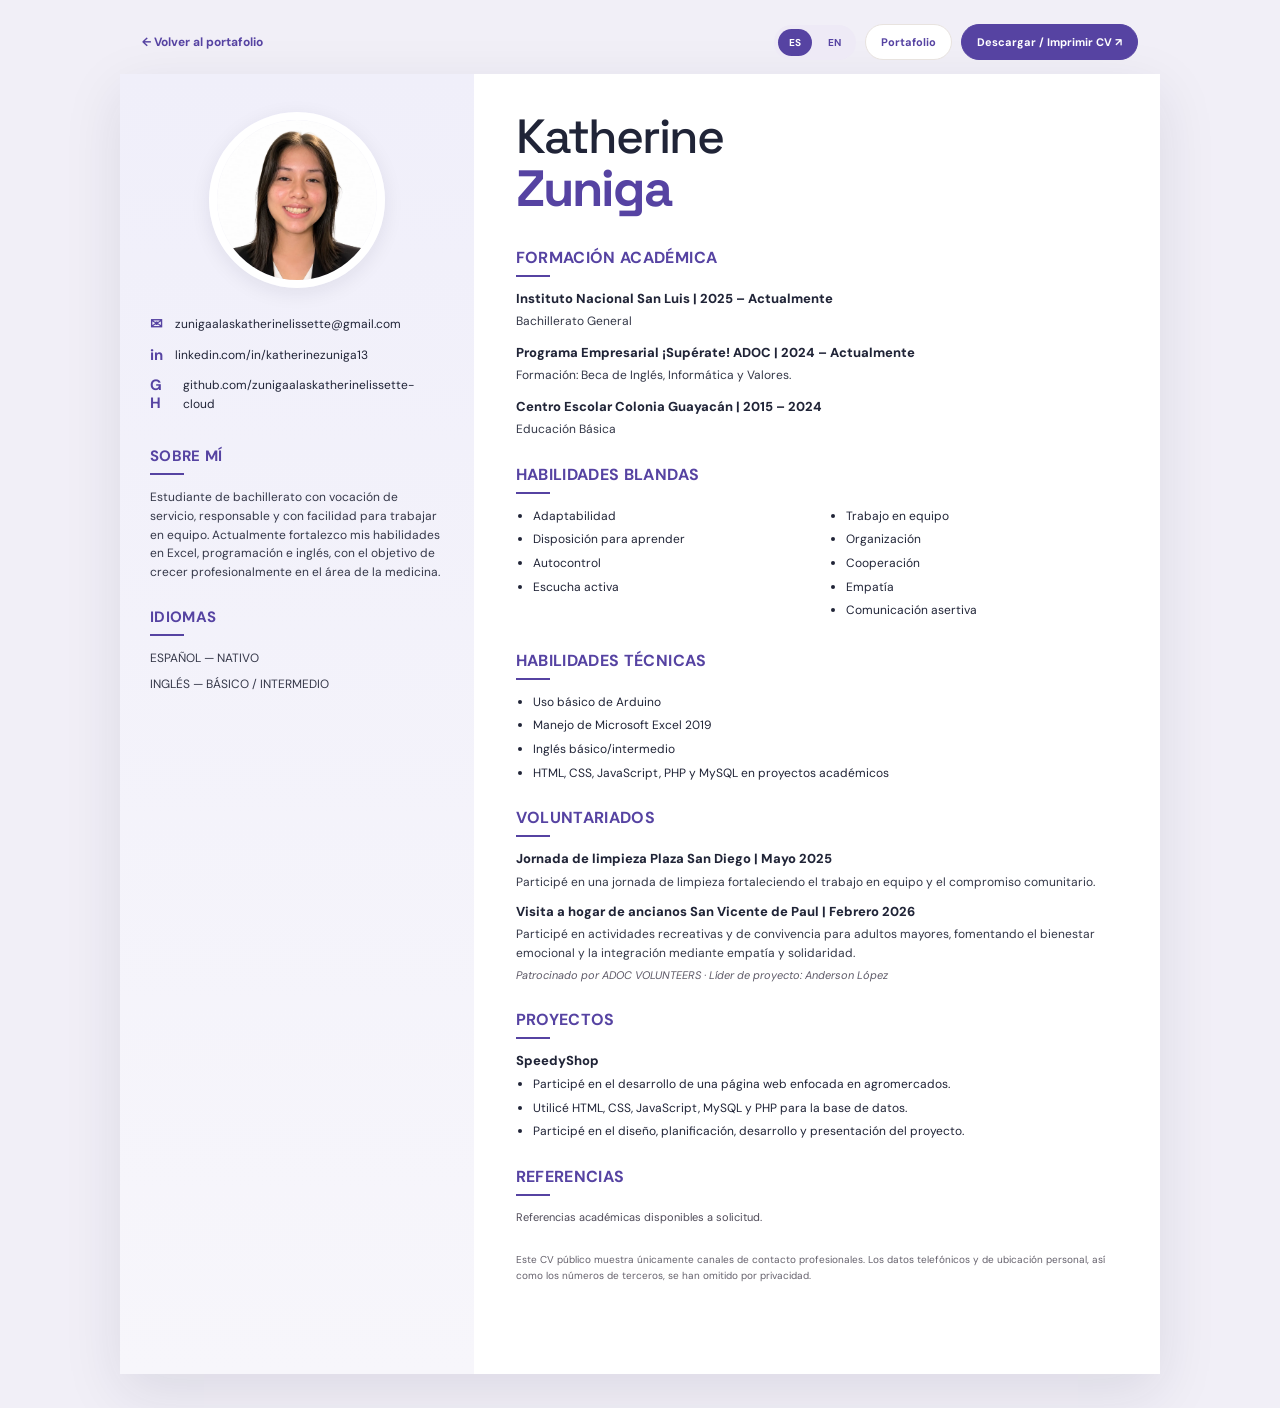
==== commit 7ad1f5e6: "Revert recent CV edits and restore previous version" ====
--- a/cv.html
+++ b/cv.html
@@ -61,26 +61,15 @@
     <aside class="sidebar">
       <div class="portrait-wrap"><img src="assets/katherine-photo.webp" alt="Fotografía profesional de Katherine"></div>
       <div class="contact">
-        <a href="tel:+50375264936"><b>☎</b><span>+503 7526-4936</span></a>
         <a href="mailto:zunigaalaskatherinelissette@gmail.com"><b>✉</b><span>zunigaalaskatherinelissette@gmail.com</span></a>
         <a href="https://www.linkedin.com/in/katherinezuniga13" target="_blank" rel="noopener noreferrer"><b>in</b><span>linkedin.com/in/katherinezuniga13</span></a>
-        <a href="https://github.com/zunigaalaskatherinelissette-cloud" target="_blank" rel="noopener noreferrer"><b>⌖</b><span>San Salvador,<br>El Salvador</span></a>
+        <a href="https://github.com/zunigaalaskatherinelissette-cloud" target="_blank" rel="noopener noreferrer"><b>GH</b><span>github.com/zunigaalaskatherinelissette-cloud</span></a>
       </div>
       <section class="section">
         <h2>Sobre mí</h2>
         <p>Estudiante de bachillerato con vocación de servicio, responsable y con facilidad para trabajar en equipo. Actualmente fortalezco mis habilidades en Excel, programación e inglés, con el objetivo de crecer profesionalmente en el área de la medicina.</p>
       </section>
-      <section class="section">
-        <h2>Certificaciones y cursos</h2>
-        <p><em>Realizados en Centro ¡Supérate! ADOC</em></p>
-        <ul>
-          <li>Microsoft Office Specialist (MOS) Excel 2019 <span class="year">| 2025</span></li>
-          <li>Certificación Expert Excel <span class="year">| 2026</span></li>
-          <li>TOEIC Listening and Reading <span class="year">| 2025</span></li>
-          <li>Curso de Arduino y Electrónica Básica <span class="year">| 2025</span></li>
-          <li>Curso Básico de Finanzas Personales <span class="year">| 2026</span></li>
-        </ul>
-      </section>
+      
       <section class="section">
         <h2>Idiomas</h2>
         <p>ESPAÑOL — NATIVO</p>
@@ -119,21 +108,18 @@
       </section>
       <section class="main-section">
         <h2>Referencias</h2>
-        <div class="references">
-          <div class="reference"><strong>Giovanni Cortez</strong><br>Docente Lenguaje y Literatura<br>Instituto Nacional San Luis<br>☎ 6139-2658</div>
-          <div class="reference"><strong>Rhina Acevedo</strong><br>Docente de Ciudadanía y Valores<br>Centro Escolar Colonia Guayacán<br>☎ 7479-8333</div>
-        </div>
+        <p style="font-size:11px;color:#4e4a58">Referencias académicas disponibles a solicitud.</p>
       </section>
+      <p class="privacy-note">Este CV público muestra únicamente canales de contacto profesionales. Los datos telefónicos y de ubicación personal, así como los números de terceros, se han omitido por privacidad.</p>
     </div>
   </main>
   <main class="resume lang-en" lang="en">
     <aside class="sidebar">
       <div class="portrait-wrap"><img src="assets/katherine-photo.webp" alt="Professional portrait of Katherine"></div>
       <div class="contact">
-        <a href="tel:+50375264936"><b>☎</b><span>+503 7526-4936</span></a>
         <a href="mailto:zunigaalaskatherinelissette@gmail.com"><b>✉</b><span>zunigaalaskatherinelissette@gmail.com</span></a>
         <a href="https://www.linkedin.com/in/katherinezuniga13" target="_blank" rel="noopener noreferrer"><b>in</b><span>linkedin.com/in/katherinezuniga13</span></a>
-        <a href="#"><b>⌖</b><span>San Salvador,<br>El Salvador</span></a>
+        <a href="https://github.com/zunigaalaskatherinelissette-cloud" target="_blank" rel="noopener noreferrer"><b>GH</b><span>github.com/zunigaalaskatherinelissette-cloud</span></a>
       </div>
       <section class="section">
         <h2>About me</h2>
@@ -178,11 +164,9 @@
       </section>
       <section class="main-section">
         <h2>References</h2>
-        <div class="references">
-          <div class="reference"><strong>Giovanni Cortez</strong><br>Language and Literature Teacher<br>Instituto Nacional San Luis<br>☎ 6139-2658</div>
-          <div class="reference"><strong>Rhina Acevedo</strong><br>Citizenship and Values Teacher<br>Centro Escolar Colonia Guayacán<br>☎ 7479-8333</div>
-        </div>
+        <p style="font-size:11px;color:#4e4a58">Academic references available upon request.</p>
       </section>
+      <p class="privacy-note">This public résumé displays professional contact channels only. Personal phone numbers, location details, and third-party contact information have been omitted for privacy.</p>
     </div>
   </main>
 <script>
